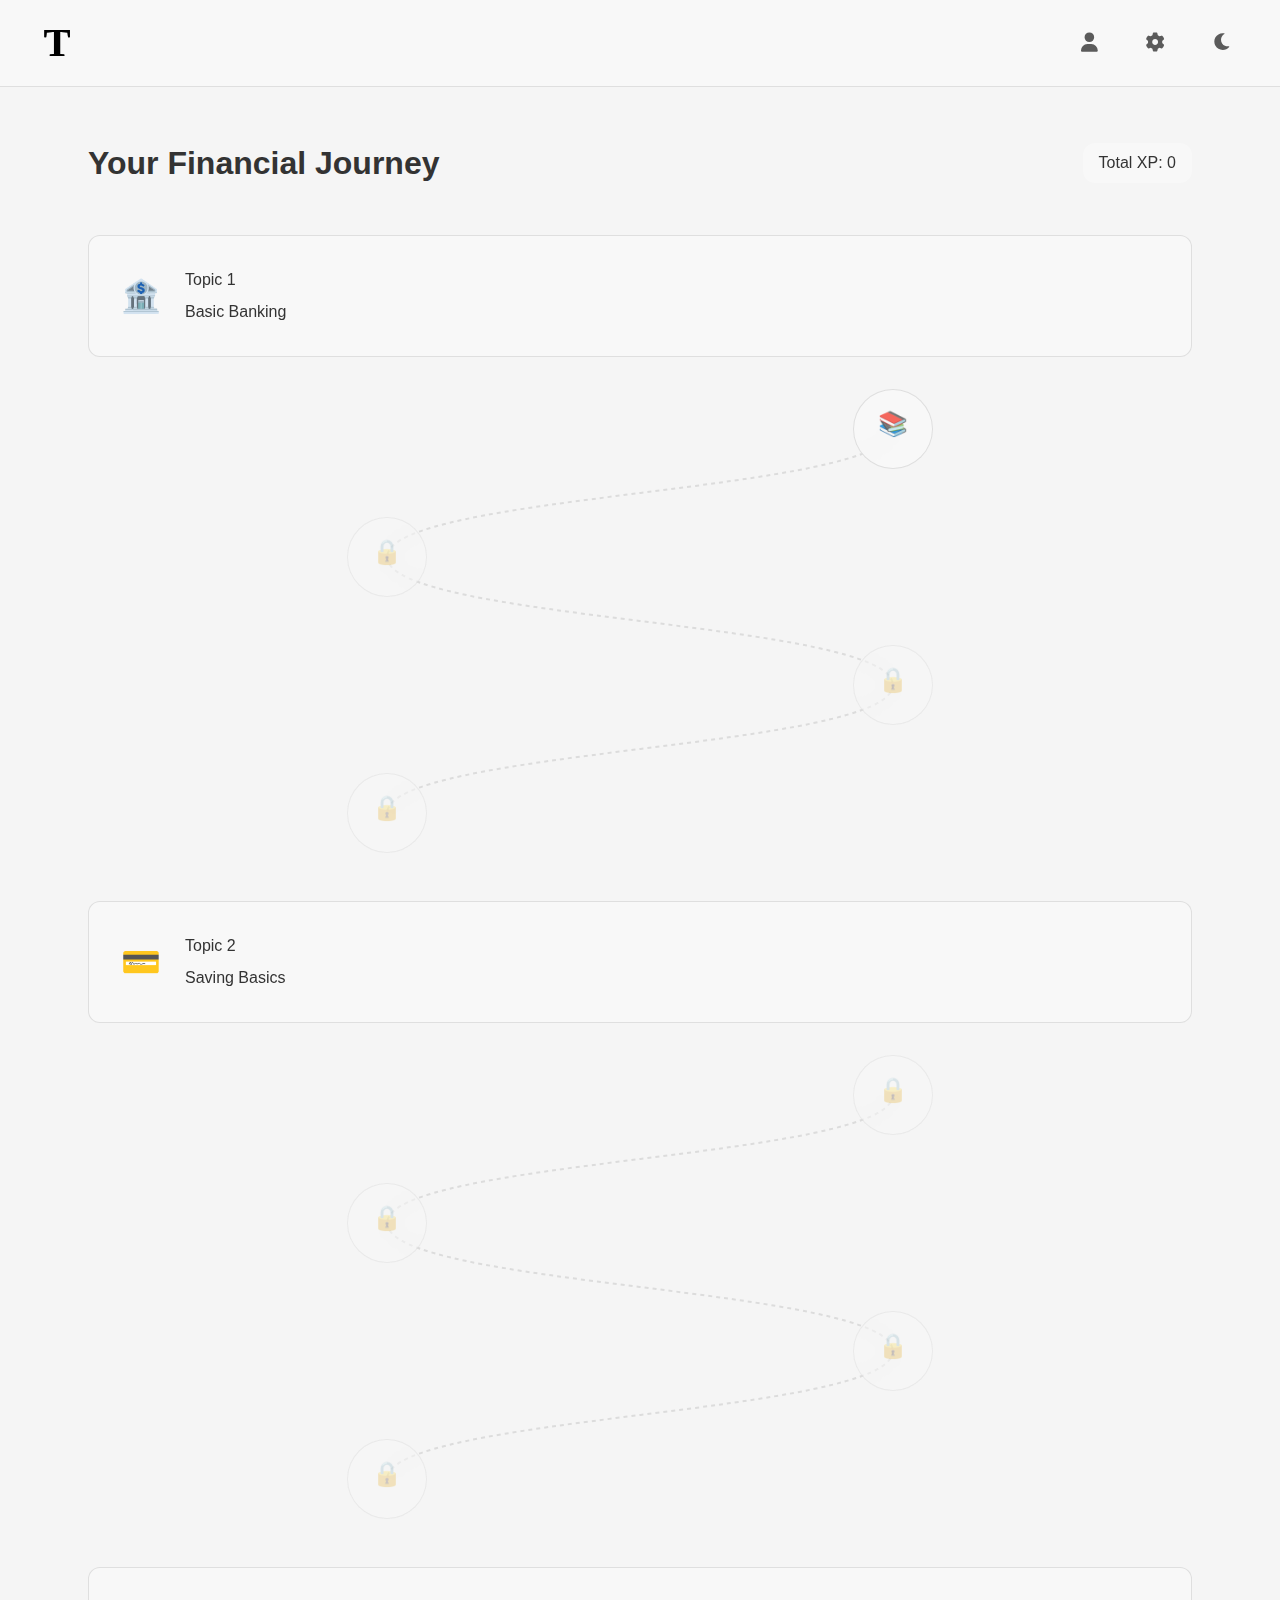
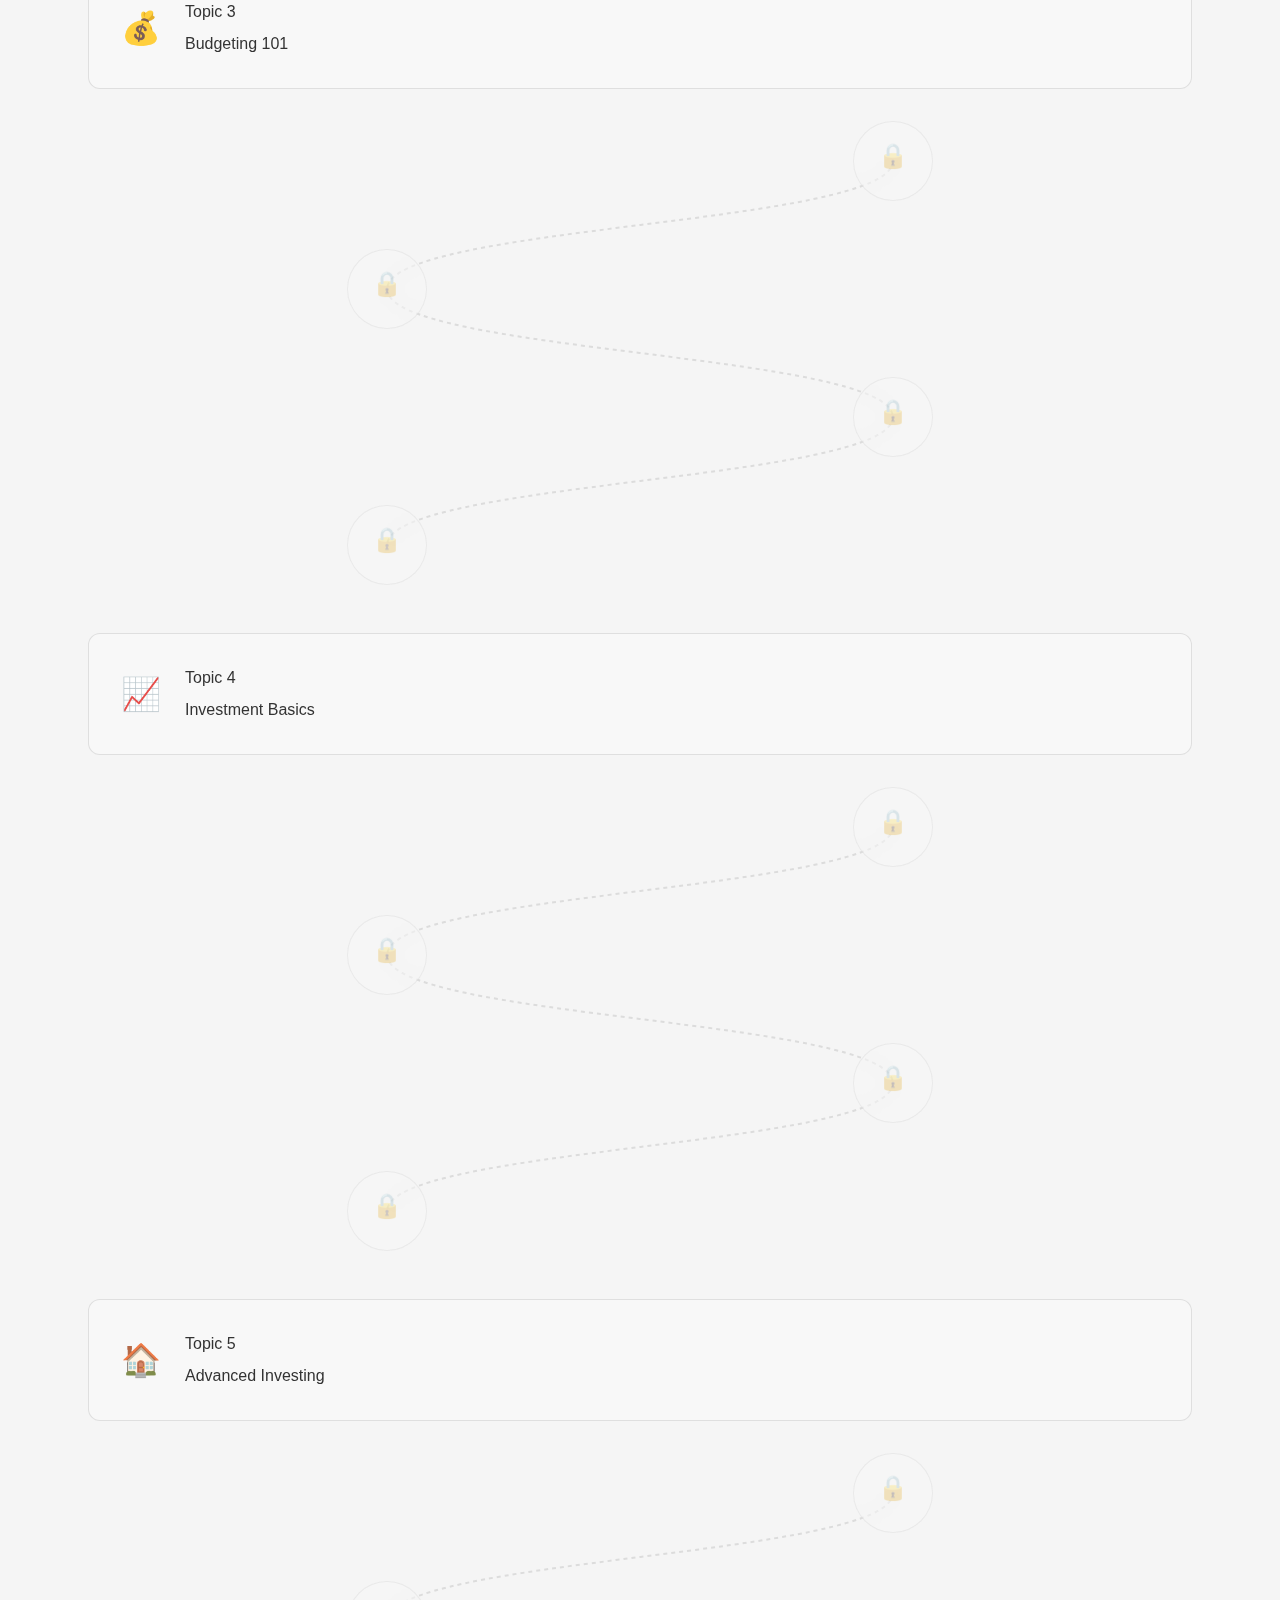
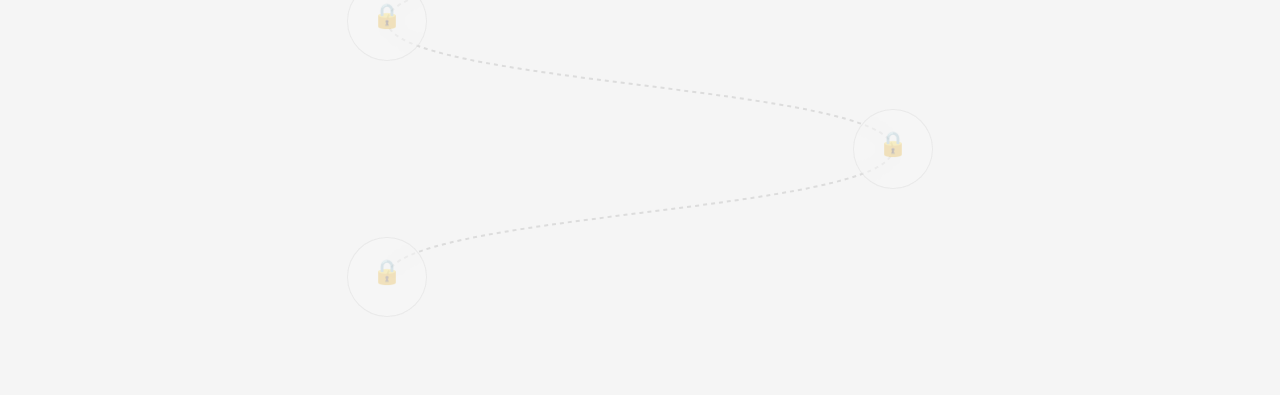
==== levels.html @ 5ccf393e "Initial commit: Financial Literacy Web Application" ====
<!DOCTYPE html>
<html lang="en">
<head>
    <meta charset="UTF-8">
    <meta name="viewport" content="width=device-width, initial-scale=1.0">
    <title>TheMoneyOlympics - Levels</title>
    <link rel="stylesheet" href="css/styles.css">
    <link rel="stylesheet" href="https://cdnjs.cloudflare.com/ajax/libs/font-awesome/6.0.0/css/all.min.css">
    <style>
        :root {
            /* Light theme variables (default) */
            --bg-color: #f5f5f5;
            --header-bg: rgba(255, 255, 255, 0.3);
            --card-bg: rgba(255, 255, 255, 0.3);
            --text-color: #333333;
            --accent-color: #D4AF37;
            --border-radius: 12px;
            --border-color: rgba(0, 0, 0, 0.1);
            --overlay-bg: rgba(0, 0, 0, 0.5);
        }

        :root[data-theme="dark"] {
            /* Dark theme variables */
            --bg-color: #000000;
            --header-bg: rgba(64, 64, 64, 0.3);
            --card-bg: rgba(64, 64, 64, 0.3);
            --text-color: #ffffff;
            --accent-color: #D4AF37;
            --border-color: rgba(255, 255, 255, 0.1);
            --overlay-bg: rgba(0, 0, 0, 0.7);
        }

        body {
            background: var(--bg-color);
            color: var(--text-color);
            margin: 0;
            padding: 0;
            min-height: 100vh;
            font-family: 'Inter', -apple-system, BlinkMacSystemFont, sans-serif;
            line-height: 1.5;
            transition: all 0.3s ease;
        }

        .header {
            display: flex;
            justify-content: space-between;
            align-items: center;
            padding: 1rem 2rem;
            background: var(--header-bg);
            backdrop-filter: blur(10px);
            -webkit-backdrop-filter: blur(10px);
            border-bottom: 1px solid var(--border-color);
        }

        .logo {
            font-size: 2.5rem;
            font-weight: bold;
            width: 50px;
            height: 50px;
            display: flex;
            align-items: center;
            justify-content: center;
            position: relative;
            font-family: 'Times New Roman', serif;
            background: transparent;
            filter: brightness(0);
            transition: filter 0.3s ease;
        }

        .logo::before {
            content: 'T';
            position: absolute;
            font-family: 'Times New Roman', serif;
        }

        :root[data-theme="dark"] .logo {
            filter: brightness(1);
            color: #fff;
        }

        :root[data-theme="light"] .logo {
            filter: brightness(0);
            color: #000;
        }

        .header-controls {
            display: flex;
            gap: 1rem;
            align-items: center;
        }

        .header-controls button {
            background: none;
            border: none;
            color: var(--text-color);
            cursor: pointer;
            padding: 0.5rem;
            font-size: 1.2rem;
            opacity: 0.8;
            transition: opacity 0.2s ease;
        }

        .header-controls button:hover {
            opacity: 1;
        }

        .main-content {
            padding: 2rem;
            max-width: 1200px;
            margin: 0 auto;
        }

        .journey-header {
            display: flex;
            justify-content: space-between;
            align-items: center;
            margin-bottom: 3rem;
            padding: 0 1rem;
        }

        .journey-title {
            font-size: 2rem;
            font-weight: bold;
            margin: 0;
            color: var(--text-color);
        }

        .xp-counter {
            background: var(--card-bg);
            padding: 0.5rem 1rem;
            border-radius: var(--border-radius);
            font-weight: 500;
            color: var(--text-color);
            backdrop-filter: blur(10px);
            -webkit-backdrop-filter: blur(10px);
        }

        .topics-container {
            display: flex;
            flex-direction: column;
            gap: 3rem;
            padding: 0 1rem;
        }

        .topic-container {
            display: flex;
            flex-direction: column;
            gap: 2rem;
        }

        .topic-header {
            background: var(--card-bg);
            border-radius: var(--border-radius);
            padding: 2rem;
            backdrop-filter: blur(10px);
            -webkit-backdrop-filter: blur(10px);
            border: 1px solid var(--border-color);
        }

        .topic-header .level-content {
            display: flex;
            flex-direction: row;
            align-items: center;
            gap: 1.5rem;
        }

        .topic-header .topic-icon {
            font-size: 2rem;
            opacity: 0.9;
        }

        .topic-header .topic-text {
            display: flex;
            flex-direction: column;
            gap: 0.5rem;
        }

        .sub-levels-container {
            display: flex;
            flex-direction: column;
            gap: 3rem;
            position: relative;
            padding: 0 4rem;
        }

        .sub-level-card {
            width: 80px;
            height: 80px;
            background: var(--card-bg);
            border-radius: 50%;
            display: flex;
            align-items: center;
            justify-content: center;
            position: relative;
            cursor: pointer;
            transition: all 0.3s ease;
            border: 1px solid var(--border-color);
            backdrop-filter: blur(10px);
            -webkit-backdrop-filter: blur(10px);
            z-index: 2;
        }

        .sub-level-card:nth-child(odd) {
            align-self: flex-start;
            margin-left: 20%;
        }

        .sub-level-card:nth-child(even) {
            align-self: flex-end;
            margin-right: 20%;
        }

        .sub-level-card .level-icon {
            font-size: 1.5rem;
            color: var(--text-color);
            opacity: 0.8;
            transition: opacity 0.2s ease;
        }

        .sub-level-card:hover .level-icon {
            opacity: 1;
        }

        .sub-level-card.completed {
            background: #58cc02;
            border-color: #4CAF50;
        }

        .sub-level-card.completed .level-icon {
            color: white;
            opacity: 1;
        }

        .sub-level-card.locked {
            background: var(--card-bg);
            opacity: 0.5;
        }

        .sub-level-card.locked .level-icon {
            opacity: 0.5;
        }

        .connecting-line {
            position: absolute;
            top: 0;
            left: 0;
            width: 100%;
            height: 100%;
            pointer-events: none;
            z-index: 1;
        }

        .connecting-line path {
            stroke: var(--border-color);
            stroke-width: 2;
            fill: none;
            stroke-dasharray: 4 4;
        }

        .connecting-line path.completed {
            stroke: #58cc02;
            stroke-dasharray: none;
        }

        .level-tooltip {
            position: absolute;
            background: var(--card-bg);
            padding: 1rem;
            border-radius: var(--border-radius);
            border: 1px solid var(--border-color);
            backdrop-filter: blur(10px);
            -webkit-backdrop-filter: blur(10px);
            width: 250px;
            opacity: 0;
            visibility: hidden;
            transition: all 0.2s ease;
            z-index: 3;
        }

        .tooltip-title {
            font-weight: bold;
            margin-bottom: 0.5rem;
            color: var(--text-color);
        }

        .tooltip-overview {
            font-size: 0.9rem;
            margin-bottom: 0.5rem;
            color: var(--text-color);
            opacity: 0.8;
        }

        .tooltip-xp {
            font-size: 0.8rem;
            color: var(--accent-color);
            margin-bottom: 0.5rem;
        }

        .start-lesson-btn {
            background: var(--accent-color);
            color: white;
            border: none;
            border-radius: 20px;
            padding: 0.5rem 1rem;
            font-size: 0.9rem;
            cursor: pointer;
            width: 100%;
            transition: all 0.2s ease;
        }

        .start-lesson-btn:hover {
            background: #b38f2d;
            transform: translateY(-2px);
        }

        .start-lesson-btn:active {
            transform: translateY(0);
        }

        .sub-level-card:hover .level-tooltip {
            opacity: 1;
            visibility: visible;
        }

        .sub-level-card:nth-child(odd) .level-tooltip {
            left: 100px;
            top: 50%;
            transform: translateY(-50%);
        }

        .sub-level-card:nth-child(even) .level-tooltip {
            right: 100px;
            top: 50%;
            transform: translateY(-50%);
        }

        .topic-card {
            background: none !important;
            border: none !important;
            box-shadow: none !important;
            width: 100%;
            max-width: none;
            margin: 0;
            cursor: default;
            z-index: 3;
            position: relative;
            padding: 0;
            display: flex;
            align-items: center;
        }

        .level-card {
            background: none;
            border: none;
            border-radius: 0;
            width: 280px;
            height: auto;
            padding: 20px;
            display: flex;
            align-items: center;
            gap: 15px;
            position: relative;
            cursor: pointer;
            z-index: 2;
            transition: transform 0.3s ease;
            box-shadow: none;
            margin: 0;
            color: var(--card-text-color);
        }

        .level-card::before {
            display: none;
        }

        /* Position cards on alternating sides */
        .level-card:nth-child(odd) {
            align-self: flex-start;
            margin-left: 50px;
        }

        .level-card:nth-child(even) {
            align-self: flex-end;
            margin-right: 50px;
        }

        .modal {
            display: none;
            position: fixed;
            top: 0;
            left: 0;
            width: 100%;
            height: 100%;
            background: var(--overlay-bg);
            z-index: 100;
            backdrop-filter: blur(5px);
            -webkit-backdrop-filter: blur(5px);
        }

        .modal-content {
            position: relative;
            background: var(--card-bg);
            margin: 15vh auto;
            padding: 2rem;
            width: 90%;
            max-width: 400px;
            border-radius: var(--border-radius);
            border: 1px solid var(--border-color);
            backdrop-filter: blur(10px);
            -webkit-backdrop-filter: blur(10px);
        }

        .modal-header {
            display: flex;
            justify-content: space-between;
            align-items: center;
            margin-bottom: 1.5rem;
        }

        .modal-title {
            font-size: 1.5rem;
            font-weight: bold;
            color: var(--text-color);
        }

        .close-btn {
            background: none;
            border: none;
            color: var(--text-color);
            font-size: 1.5rem;
            cursor: pointer;
            opacity: 0.8;
            transition: opacity 0.2s ease;
        }

        .close-btn:hover {
            opacity: 1;
        }

        .user-info {
            display: flex;
            flex-direction: column;
            gap: 1rem;
        }

        .user-stat {
            display: flex;
            justify-content: space-between;
            align-items: center;
            padding: 1rem;
            background: var(--card-bg);
            border-radius: var(--border-radius);
            border: 1px solid var(--border-color);
        }

        .settings-option {
            display: flex;
            justify-content: space-between;
            align-items: center;
            padding: 1rem 0;
            border-bottom: 1px solid var(--border-color);
        }

        .settings-option:last-child {
            border-bottom: none;
        }

        .settings-option select,
        .settings-option input[type="checkbox"] {
            background: var(--card-bg);
            border: 1px solid var(--border-color);
            color: var(--text-color);
            padding: 0.5rem;
            border-radius: var(--border-radius);
        }

        .settings-option select {
            min-width: 120px;
        }

        .toggle-switch {
            position: relative;
            display: inline-block;
            width: 50px;
            height: 24px;
        }

        .toggle-switch input {
            opacity: 0;
            width: 0;
            height: 0;
        }

        .toggle-slider {
            position: absolute;
            cursor: pointer;
            top: 0;
            left: 0;
            right: 0;
            bottom: 0;
            background-color: var(--card-bg);
            transition: .4s;
            border-radius: 24px;
        }

        .toggle-slider:before {
            position: absolute;
            content: "";
            height: 16px;
            width: 16px;
            left: 4px;
            bottom: 4px;
            background-color: white;
            transition: .4s;
            border-radius: 50%;
        }

        input:checked + .toggle-slider {
            background-color: var(--accent-color);
        }

        input:checked + .toggle-slider:before {
            transform: translateX(26px);
        }
    </style>
</head>
<body>
    <header class="header">
        <div class="logo">T</div>
        <div class="header-controls">
            <button class="profile-btn" onclick="showAccount()">
                <i class="fas fa-user"></i>
            </button>
            <button class="settings-btn" onclick="showSettings()">
                <i class="fas fa-cog"></i>
            </button>
            <button class="theme-btn" onclick="toggleTheme()">
                <i class="fas fa-moon"></i>
            </button>
        </div>
    </header>

    <main class="main-content">
        <div class="journey-header">
            <h1 class="journey-title">Your Financial Journey</h1>
            <div class="xp-counter">Total XP: <span id="totalXP">506</span></div>
        </div>

        <div class="topics-container" id="topicsContainer">
            <!-- Topics will be dynamically inserted here -->
        </div>
    </main>

    <!-- Account Modal -->
    <div id="accountModal" class="modal">
        <div class="modal-content">
            <div class="modal-header">
                <h2 class="modal-title">Your Account</h2>
                <button class="close-btn" onclick="closeModal('accountModal')">&times;</button>
            </div>
            <div class="modal-body">
                <div class="user-info">
                    <div class="user-stat">
                        <span class="user-stat-label">Total XP:</span>
                        <span id="modalTotalXP">0</span>
                    </div>
                    <div class="user-stat">
                        <span class="user-stat-label">Current Level:</span>
                        <span id="modalCurrentLevel">1.1</span>
                    </div>
                    <div class="user-stat">
                        <span class="user-stat-label">Completed Levels:</span>
                        <span id="modalCompletedLevels">0</span>
                    </div>
                    <div class="user-stat">
                        <span class="user-stat-label">Next Level:</span>
                        <span id="modalNextLevel">50 XP needed</span>
                    </div>
                </div>
            </div>
        </div>
    </div>

    <!-- Settings Modal -->
    <div id="settingsModal" class="modal">
        <div class="modal-content">
            <div class="modal-header">
                <h2 class="modal-title">Settings</h2>
                <button class="close-btn" onclick="closeModal('settingsModal')">&times;</button>
            </div>
            <div class="modal-body">
                <div class="settings-option">
                    <span>Dark Mode</span>
                    <label class="toggle-switch">
                        <input type="checkbox" id="theme-toggle">
                        <span class="toggle-slider"></span>
                    </label>
                </div>
                <div class="settings-option">
                    <span>Sound Effects</span>
                    <input type="checkbox" id="soundToggle" checked>
                </div>
                <div class="settings-option">
                    <span>Background Music</span>
                    <input type="checkbox" id="musicToggle" checked>
                </div>
                <div class="settings-option">
                    <span>Language</span>
                    <select id="languageSelect">
                        <option value="en">English</option>
                        <option value="es">Español</option>
                        <option value="fr">Français</option>
                    </select>
                </div>
            </div>
        </div>
    </div>

    <!-- Load scripts at the end of body -->
    <script src="js/topics.js"></script>
    <script src="js/dailyStreakService.js"></script>
    <script>
        // Wait for both DOM and topics.js to be loaded
        window.addEventListener('load', function() {
            if (typeof window.topicsData === 'undefined') {
                console.error('Topics data not loaded!');
                return;
            }

            // Initialize daily streak service
            if (window.dailyStreakService) {
                window.dailyStreakService.initializeDailyStreak();
            }

            // Add function to check if a topic's exam is completed
            function isTopicExamCompleted(topicId) {
                const completedExams = JSON.parse(localStorage.getItem('completedExams') || '[]');
                return completedExams.includes(topicId);
            }

            // Add function to check if a topic is locked
            function isTopicLocked(topicId, totalXP) {
                if (topicId === 1) return false; // First topic is always unlocked
                
                const previousTopic = window.topicsData[topicId - 2];
                if (!previousTopic) return false;
                
                const previousExam = previousTopic.subLevels.find(sub => sub.isExam);
                if (!previousExam) return false;
                
                return !isTopicExamCompleted(topicId - 1);
            }

            // Add function to check if a level has been completed
            function isLevelCompleted(topicId, subLevelId) {
                const completedLevels = JSON.parse(localStorage.getItem('completedLevels') || '[]');
                return completedLevels.some(level => level.topicId === topicId && level.subLevelId === subLevelId);
            }

            // Theme toggle functionality
            const themeToggle = document.getElementById('theme-toggle');
            const themeBtn = document.querySelector('.theme-btn');
            const themeIcon = themeBtn.querySelector('i');
            const root = document.documentElement;

            // Function to update theme
            function updateTheme(isDark) {
                const theme = isDark ? 'dark' : 'light';
                root.setAttribute('data-theme', theme);
                localStorage.setItem('theme', theme);
                
                // Update toggle switch state
                themeToggle.checked = isDark;
                
                // Update theme icon
                themeIcon.className = isDark ? 'fas fa-sun' : 'fas fa-moon';

                // Update all theme-dependent elements
                document.querySelectorAll('.app-container, .top-bar, #question-container, .option-btn, #settings-panel, .modal-content, .topic-card, .sublevel-btn').forEach(element => {
                    element.style.transition = 'all 0.3s ease';
                });
            }

            // Initialize theme
            function initializeTheme() {
                const savedTheme = localStorage.getItem('theme') || 'light';
                updateTheme(savedTheme === 'dark');
            }

            // Initialize theme
            initializeTheme();

            // Theme toggle event listeners
            themeToggle.addEventListener('change', (e) => {
                updateTheme(e.target.checked);
            });

            // Add click handler for theme button
            themeBtn.addEventListener('click', () => {
                const isDark = root.getAttribute('data-theme') === 'dark';
                updateTheme(!isDark);
            });

            // Get XP from localStorage
            function getTotalXP() {
                return parseInt(localStorage.getItem('totalXP')) || 0;
            }

            // Update XP display
            function updateXPDisplay() {
                document.getElementById('totalXP').textContent = getTotalXP();
            }

            // Update the createConnectingLines function to handle progress
            function createConnectingLines(container, cards) {
                const svg = document.createElementNS('http://www.w3.org/2000/svg', 'svg');
                svg.classList.add('connecting-line');
                container.appendChild(svg);

                const totalXP = parseInt(localStorage.getItem('totalXP')) || 0;

                for (let i = 0; i < cards.length - 1; i++) {
                    const path = document.createElementNS('http://www.w3.org/2000/svg', 'path');
                    const start = cards[i].getBoundingClientRect();
                    const end = cards[i + 1].getBoundingClientRect();
                    const containerRect = container.getBoundingClientRect();

                    const startX = (start.left + start.right) / 2 - containerRect.left;
                    const startY = (start.top + start.bottom) / 2 - containerRect.top;
                    const endX = (end.left + end.right) / 2 - containerRect.left;
                    const endY = (end.top + end.bottom) / 2 - containerRect.top;

                    // Create curved path
                    const midY = (startY + endY) / 2;
                    const pathData = `M ${startX} ${startY} 
                                    C ${startX} ${midY},
                                      ${endX} ${midY},
                                      ${endX} ${endY}`;

                    path.setAttribute('d', pathData);

                    // Check if this path should be colored (completed)
                    const currentCard = cards[i];
                    const nextCard = cards[i + 1];
                    if (!currentCard.classList.contains('locked') && !nextCard.classList.contains('locked')) {
                        path.classList.add('completed');
                    }

                    svg.appendChild(path);
                }

                // Set SVG dimensions
                svg.setAttribute('width', '100%');
                svg.setAttribute('height', '100%');
            }

            // Modify the renderTopics function to add connecting lines
            function renderTopics() {
                const topicsContainer = document.getElementById('topicsContainer');
                if (!topicsContainer || !window.topicsData) return;

                topicsContainer.innerHTML = '';
                const totalXP = parseInt(localStorage.getItem('totalXP')) || 0;

                // Define topic emojis
                const topicEmojis = {
                    1: '🏦', // Basic Banking
                    2: '💳', // Credit & Debt
                    3: '💰', // Saving & Budgeting
                    4: '📈', // Investing
                    5: '🏠', // Real Estate
                    6: '📊', // Financial Planning
                    7: '💼', // Career & Income
                    8: '🌐', // Global Economics
                    9: '🎓', // Advanced Finance
                    10: '🚀' // Financial Independence
                };

                window.topicsData.forEach(topic => {
                    const topicContainer = document.createElement('div');
                    topicContainer.className = 'topic-container';

                    // Create topic header
                    const topicHeader = document.createElement('div');
                    topicHeader.className = 'topic-header';
                    topicHeader.innerHTML = `
                        <div class="level-content">
                            <div class="topic-icon">${topicEmojis[topic.id] || '📚'}</div>
                            <div class="topic-text">
                                <div class="topic-number">Topic ${topic.id}</div>
                                <div class="topic-title">${topic.title}</div>
                            </div>
                        </div>
                    `;

                    // Create sub-levels container
                    const subLevelsContainer = document.createElement('div');
                    subLevelsContainer.className = 'sub-levels-container';

                    // Create SVG for connecting lines
                    const svg = document.createElementNS('http://www.w3.org/2000/svg', 'svg');
                    svg.classList.add('connecting-line');
                    subLevelsContainer.appendChild(svg);

                    const subLevelCards = [];
                    topic.subLevels.forEach(subLevel => {
                        const subLevelCard = document.createElement('div');
                        const isLocked = totalXP < subLevel.xpRequired || isTopicLocked(topic.id, totalXP);
                        const isCompleted = isLevelCompleted(topic.id, subLevel.id);

                        subLevelCard.className = `sub-level-card ${isLocked ? 'locked' : ''} ${isCompleted ? 'completed' : ''} ${subLevel.isExam ? 'exam-card' : ''}`;

                        let tooltipContent = `
                            <div class="level-tooltip">
                                <div class="tooltip-title">${subLevel.title}</div>
                                <div class="tooltip-overview">${subLevel.overview || 'Learn about this topic'}</div>
                                <div class="tooltip-xp">XP Reward: ${subLevel.xpReward || 50}</div>
                                <button class="start-lesson-btn" style="display: none;">Start Lesson</button>
                        `;

                        if (isLocked) {
                            if (isTopicLocked(topic.id, totalXP)) {
                                tooltipContent += `<div class="tooltip-xp">Complete previous topic's exam first</div>`;
                            } else {
                                tooltipContent += `<div class="tooltip-xp">XP Required: ${subLevel.xpRequired}</div>`;
                            }
                        }

                        tooltipContent += `</div>`;

                        subLevelCard.innerHTML = `
                            <div class="level-icon">${isLocked ? '🔒' : subLevel.isExam ? '📝' : '📚'}</div>
                            ${tooltipContent}
                        `;

                        if (!isLocked) {
                            const tooltip = subLevelCard.querySelector('.level-tooltip');
                            const startButton = tooltip.querySelector('.start-lesson-btn');
                            
                            // Show start button on hover
                            subLevelCard.addEventListener('mouseenter', () => {
                                startButton.style.display = 'block';
                            });
                            
                            // Hide start button when leaving
                            subLevelCard.addEventListener('mouseleave', () => {
                                startButton.style.display = 'none';
                            });

                            // Handle start button click
                            startButton.addEventListener('click', (e) => {
                                e.stopPropagation();
                                localStorage.setItem('currentLevel', JSON.stringify({
                                    topicId: topic.id,
                                    subLevelId: subLevel.id,
                                    title: subLevel.title,
                                    isExam: subLevel.isExam
                                }));

                                window.location.href = subLevel.isExam ? 
                                    'exam.html' : 
                                    `index.html?topic=${topic.id}&sublevel=${subLevel.id}`;
                            });
                        }

                        subLevelsContainer.appendChild(subLevelCard);
                        subLevelCards.push(subLevelCard);
                    });

                    // Create connecting lines
                    requestAnimationFrame(() => {
                        createConnectingLines(subLevelsContainer, subLevelCards);
                    });

                    topicContainer.appendChild(topicHeader);
                    topicContainer.appendChild(subLevelsContainer);
                    topicsContainer.appendChild(topicContainer);
                });
            }

            // Initialize everything
            updateXPDisplay();
            renderTopics();

            // Modal functions
            window.showAccount = function() {
                const modal = document.getElementById('accountModal');
                const totalXP = getTotalXP();
                
                document.getElementById('modalTotalXP').textContent = totalXP;
                
                let currentLevel = 1;
                let nextLevelXP = window.topicsData[0].subLevels[0].xpRequired;
                let completedLevels = 0;
                
                for (const topic of window.topicsData) {
                    for (const subLevel of topic.subLevels) {
                        if (totalXP >= subLevel.xpRequired) {
                            currentLevel = `${topic.id}.${subLevel.id}`;
                            completedLevels++;
                            if (subLevel !== topic.subLevels[topic.subLevels.length - 1]) {
                                nextLevelXP = topic.subLevels[topic.subLevels.indexOf(subLevel) + 1].xpRequired;
                            }
                        }
                    }
                }
                
                document.getElementById('modalCurrentLevel').textContent = currentLevel;
                document.getElementById('modalCompletedLevels').textContent = completedLevels;
                document.getElementById('modalNextLevel').textContent = 
                    nextLevelXP > totalXP ? 
                    `${nextLevelXP - totalXP} XP needed` : 
                    'Max Level Reached!';
                
                modal.style.display = 'block';
            };

            window.showSettings = function() {
                const modal = document.getElementById('settingsModal');
                modal.style.display = 'block';

                // Initialize settings from localStorage
                document.getElementById('soundToggle').checked = 
                    localStorage.getItem('soundEffects') !== 'false';
                document.getElementById('musicToggle').checked = 
                    localStorage.getItem('backgroundMusic') !== 'false';
                document.getElementById('languageSelect').value = 
                    localStorage.getItem('language') || 'en';
            };

            window.closeModal = function(modalId) {
                document.getElementById(modalId).style.display = 'none';
            };

            // Save settings when changed
            document.getElementById('soundToggle').addEventListener('change', function(e) {
                localStorage.setItem('soundEffects', e.target.checked);
            });

            document.getElementById('musicToggle').addEventListener('change', function(e) {
                localStorage.setItem('backgroundMusic', e.target.checked);
            });

            document.getElementById('languageSelect').addEventListener('change', function(e) {
                localStorage.setItem('language', e.target.value);
            });

            // Close modals when clicking outside
            window.onclick = function(event) {
                if (event.target.classList.contains('modal')) {
                    event.target.style.display = 'none';
                }
            };
        });
    </script>
</body>
</html>
---- css/styles.css ----
/* Global Styles */
* {
    margin: 0;
    padding: 0;
    box-sizing: border-box;
    font-family: 'Segoe UI', Tahoma, Geneva, Verdana, sans-serif;
    transition: background-color 0.3s, color 0.3s, border-color 0.3s, box-shadow 0.3s;
}

body {
    background: var(--bg-color);
    color: var(--text-color);
    margin: 0;
    padding: 0;
    min-height: 100vh;
    font-family: Arial, sans-serif;
    transition: background-color 0.3s, color 0.3s;
    position: relative;
    overflow-y: auto; /* Allow vertical scrolling */
}

/* Dynamic Gradient Background - Theme optimized */
.app-container {
    background: var(--app-bg);
    border-radius: 20px;
    padding: 20px;
    width: 90%;
    max-width: 600px;
    box-shadow: 0 8px 32px rgba(0, 0, 0, 0.3),
               0 0 30px var(--glow-color);
    position: relative;
    transition: background-color 0.3s, box-shadow 0.3s;
    margin: 20px auto; /* Add margin for spacing */
    min-height: calc(100vh - 40px); /* Ensure minimum height */
}

@keyframes gradientBG {
    0% {
        background-position: 0% 50%;
    }
    50% {
        background-position: 100% 50%;
    }
    100% {
        background-position: 0% 50%;
    }
}

/* Header Styles - Money-related color scheme */
header {
    display: flex;
    justify-content: space-between;
    align-items: center;
    padding: 15px 0;
    border-bottom: 1px solid rgba(212, 175, 55, 0.4);
    margin-bottom: 20px;
    position: sticky;
    top: 0;
    background: inherit;
    z-index: 10;
}

.streak-container {
    display: flex;
    align-items: center;
    gap: 5px;
    font-weight: 600;
}

.streak-container i {
    color: #D4AF37; /* Gold color for the streak icon */
    font-size: 1.2rem;
}

.progress-container {
    display: flex;
    flex-direction: column;
    align-items: center;
    gap: 5px;
}

.progress-bar {
    width: 150px;
    height: 10px;
    background: rgba(192, 192, 192, 0.3); /* Silver with opacity */
    border-radius: 5px;
    overflow: hidden;
}

#progress-fill {
    height: 100%;
    width: 0%;
    background: #008000; /* Green */
    border-radius: 5px;
    transition: width 0.5s ease;
}

/* Main Content Styles */
main {
    flex: 1;
    display: flex;
    flex-direction: column;
    justify-content: flex-start;
    position: relative;
    min-height: 400px; /* Ensure enough space for content */
    padding: 20px 0;
}

/* Question wrapper for positioning */
.question-wrapper {
    position: relative;
    display: flex;
    gap: 10px;
    margin-bottom: 20px;
}

#question-container {
    flex: 1;
    background: var(--question-bg);
    backdrop-filter: blur(10px);
    border-radius: 15px;
    padding: clamp(15px, 3vw, 20px);
    text-align: center;
    box-shadow: 0 5px 15px rgba(0, 0, 0, 0.2);
    border: 1px solid var(--border-color);
    display: flex;
    flex-direction: column;
    gap: clamp(15px, 2vw, 20px);
}

#question-text {
    font-size: clamp(1.1rem, 3vw, 1.4rem);
    color: var(--text-color);
    line-height: 1.5;
    margin-bottom: clamp(15px, 2vw, 20px);
    text-shadow: 0 1px 2px rgba(0, 0, 0, 0.2);
}

#options-container {
    display: grid;
    grid-template-columns: 1fr;
    gap: 15px;
    width: 100%;
}

.option-btn {
    background: var(--question-bg);
    border: 1px solid var(--border-color);
    border-radius: 10px;
    padding: clamp(12px, 2vw, 15px);
    color: var(--text-color);
    font-size: clamp(0.9rem, 2.5vw, 1rem);
    cursor: pointer;
    transition: all 0.3s ease;
    min-height: clamp(50px, 8vh, 60px);
    display: flex;
    align-items: center;
    justify-content: center;
    text-align: center;
    word-wrap: break-word;
    width: 100%;
    text-shadow: 0 1px 2px rgba(0, 0, 0, 0.2);
}

.option-btn:hover {
    background: rgba(212, 175, 55, 0.2);
    border-color: #D4AF37;
    transform: translateY(-2px);
    box-shadow: 0 4px 8px rgba(0, 0, 0, 0.2);
}

.option-btn.correct {
    background: #008000; /* Green */
    animation: correctAnimation 0.5s;
    border-color: #D4AF37; /* Gold */
}

.option-btn.incorrect {
    background: #800000; /* Dark red */
    animation: incorrectAnimation 0.5s;
    border-color: rgba(192, 192, 192, 0.5); /* Silver */
}

/* Blur effect for inactive elements */
.blur-inactive .option-btn:not(.selected) {
    filter: blur(3px);
    opacity: 0.5;
    pointer-events: none;
}

/* Animation Keyframes */
@keyframes correctAnimation {
    0% { transform: scale(1); }
    50% { transform: scale(1.05); }
    100% { transform: scale(1); }
}

@keyframes incorrectAnimation {
    0% { transform: translateX(0); }
    25% { transform: translateX(-5px); }
    50% { transform: translateX(5px); }
    75% { transform: translateX(-5px); }
    100% { transform: translateX(0); }
}

@keyframes fadeIn {
    from { opacity: 0; transform: translateY(20px); }
    to { opacity: 1; transform: translateY(0); }
}

@keyframes fadeOut {
    from { opacity: 1; transform: translateY(0); }
    to { opacity: 0; transform: translateY(-20px); }
}

@keyframes slideIn {
    from { transform: translateX(-100%); }
    to { transform: translateX(0); }
}

@keyframes slideOut {
    from { transform: translateX(0); }
    to { transform: translateX(100%); }
}

@keyframes pulse {
    0% { transform: scale(1); }
    50% { transform: scale(1.1); }
    100% { transform: scale(1); }
}

/* Basic button styles */
button {
    background: #008000; /* Green */
    color: white;
    border: 1px solid #D4AF37; /* Gold */
    border-radius: 8px;
    padding: 12px 24px;
    margin: 8px;
    font-weight: 600;
    cursor: pointer;
    transition: all 0.3s ease;
    display: inline-block; /* Ensure proper display */
    will-change: transform, background-color; /* Optimize button animations */
}

button:hover {
    background: #006400; /* Darker green */
    box-shadow: 0 0 10px rgba(212, 175, 55, 0.5); /* Gold glow */
    transform: translateY(-2px);
}

button:active {
    transform: translateY(1px); /* Provide visual feedback when clicked */
}

/* Continue button specific styles for better visibility and accessibility */
#continue-btn {
    position: relative;
    z-index: 50;
    width: auto;
    min-width: min(120px, 30vw);
    padding: clamp(10px, 2vw, 12px) clamp(20px, 4vw, 30px);
    margin: clamp(8px, 2vw, 10px) auto 0;
    font-size: clamp(0.9rem, 2.5vw, 1.1rem);
    font-weight: 600;
    display: inline-block;
    cursor: pointer;
    border: none;
    background-color: #00a86b;
    color: white;
    border-radius: 25px;
    transition: all 0.3s ease;
    opacity: 0;
    transform: translateY(10px);
    box-shadow: 0 4px 12px rgba(0, 168, 107, 0.3);
}

#continue-btn:hover {
    background-color: #00bf7d;
    transform: translateY(-2px);
    box-shadow: 0 6px 16px rgba(0, 168, 107, 0.4);
}

#continue-btn:active {
    transform: translateY(1px);
    box-shadow: 0 2px 8px rgba(0, 168, 107, 0.3);
}

/* Overlay for when feedback is shown */
.overlay {
    position: fixed;
    top: 0;
    left: 0;
    width: 100%;
    height: 100%;
    background: var(--bg-color);
    opacity: 0;
    backdrop-filter: blur(0px);
    z-index: 30;
    transition: all 0.4s cubic-bezier(0.4, 0, 0.2, 1);
    pointer-events: none;
}

.overlay.active {
    opacity: 0.5;
    pointer-events: all;
    backdrop-filter: blur(5px);
}

.overlay.completion-active {
    opacity: 0.7;
    pointer-events: all;
    backdrop-filter: blur(10px);
}

/* Feedback container adjustments for theme support */
#feedback-container {
    position: fixed;
    top: 50%;
    left: 50%;
    transform: translate(-50%, -50%) scale(0.95) translateZ(0);
    width: min(400px, 90vw);
    padding: clamp(20px, 4vw, 30px);
    border-radius: 15px;
    background: var(--app-bg);
    text-align: center;
    z-index: 40;
    border: 2px solid var(--border-color);
    box-shadow: 0 8px 32px rgba(0, 0, 0, 0.2);
    opacity: 0;
    visibility: hidden;
    transition: all 0.5s cubic-bezier(0.4, 0, 0.2, 1);
    perspective: 1000px;
}

#feedback-container.visible {
    opacity: 1;
    visibility: visible;
    transform: translate(-50%, -50%) scale(1) translateZ(0);
    animation: celebrationPop 0.5s cubic-bezier(0.175, 0.885, 0.32, 1.275);
}

#feedback-container.completion-visible {
    opacity: 1;
    visibility: visible;
    transform: translate(-50%, -50%) scale(1) translateZ(50px);
    animation: completionPop 0.6s cubic-bezier(0.175, 0.885, 0.32, 1.275);
    box-shadow: 0 16px 48px rgba(0, 0, 0, 0.3);
}

#feedback-container.hidden {
    display: none;
}

#feedback-text {
    margin-bottom: clamp(15px, 3vw, 25px);
    text-align: center;
}

#feedback-text .feedback-message {
    font-size: clamp(1.2rem, 3vw, 1.6rem);
    color: var(--text-color);
    font-weight: bold;
    margin-bottom: clamp(10px, 2vw, 15px);
    display: block;
    opacity: 0;
    transform: translateY(-10px);
    transition: all 0.4s ease 0.1s;
}

#feedback-text .explanation {
    font-size: clamp(0.9rem, 2.5vw, 1.1rem);
    color: var(--text-color);
    opacity: 0.9;
    line-height: 1.6;
    display: block;
    margin-top: clamp(10px, 2vw, 15px);
    opacity: 0;
    transform: translateY(10px);
    transition: all 0.4s ease 0.2s;
}

#feedback-container.visible #feedback-text .feedback-message,
#feedback-container.visible #feedback-text .explanation {
    opacity: 1;
    transform: translateY(0);
}

#retry-btn.hidden {
    display: none;
}

/* Confetti Canvas */
#confetti-canvas {
    position: absolute;
    top: 0;
    left: 0;
    width: 100%;
    height: 100%;
    pointer-events: none;
    z-index: 100;
}

/* Remove complex transition overlay as it's no longer needed */
.transition-overlay {
    display: none;
}

/* Media Queries */
@media screen and (min-width: 600px) {
    #options-container {
        grid-template-columns: 1fr 1fr;
    }
    
    .option-btn {
        min-height: 80px;
    }
}

@media screen and (max-width: 480px) {
    body {
        padding: 10px;
    }
    
    .app-container {
        border-radius: 15px;
        padding: 10px;
    }
    
    #feedback-container {
        padding: 20px;
    }
    
    #question-container {
        padding: 15px;
    }
    
    .option-btn {
        min-height: 50px;
    }
}

@media screen and (min-width: 481px) and (max-width: 768px) {
    body {
        padding: 15px;
    }
    
    .app-container {
        border-radius: 18px;
        padding: 15px;
    }
}

@media screen and (min-width: 769px) {
    body {
        padding: 20px;
    }
    
    .app-container {
        border-radius: 20px;
        padding: 20px;
    }
}

/* Money Icons Background */
.money-icons-container {
    position: fixed;
    top: 0;
    left: 0;
    width: 100%;
    height: 100%;
    pointer-events: none;
    z-index: -1;
    overflow: hidden;
}

.money-icon {
    position: absolute;
    color: rgba(212, 175, 55, 0.1); /* Gold with low opacity */
    animation: floatIcon 10s linear infinite;
}

@keyframes floatIcon {
    0% {
        transform: translateY(0) rotate(0deg);
        opacity: 0;
    }
    10% {
        opacity: 0.1;
    }
    90% {
        opacity: 0.1;
    }
    100% {
        transform: translateY(-100vh) rotate(360deg);
        opacity: 0;
    }
}

.top-bar {
    display: flex;
    justify-content: space-between;
    align-items: center;
    margin-bottom: 30px;
    gap: 15px;
    padding: 0 10px;
}

.progress-container {
    color: #fff;
    font-size: 16px;
    min-width: 80px;
}

.settings-section p {
    margin: 8px 0;
    color: #fff;
    font-size: 14px;
}

.settings-section p span {
    color: #D4AF37;
    font-weight: 600;
}

@keyframes celebrationPop {
    0% { transform: translate(-50%, -50%) scale(0.95) translateZ(0); }
    50% { transform: translate(-50%, -50%) scale(1.05) translateZ(0); }
    100% { transform: translate(-50%, -50%) scale(1) translateZ(0); }
}

@keyframes completionPop {
    0% { transform: translate(-50%, -50%) scale(0.95) translateZ(0); }
    50% { transform: translate(-50%, -50%) scale(1.1) translateZ(50px); }
    100% { transform: translate(-50%, -50%) scale(1) translateZ(50px); }
}

/* Settings Panel Styles */
#settings-panel {
    background: var(--app-bg);
    color: var(--text-color);
    border: 1px solid var(--border-color);
}

.settings-section h3 {
    color: var(--text-color);
}

.setting-item {
    display: flex;
    justify-content: space-between;
    align-items: center;
    padding: 10px 0;
    color: var(--text-color);
}

/* Toggle Switch Styles */
.toggle-switch {
    position: relative;
    display: inline-block;
    width: 60px;
    height: 34px;
}

.toggle-switch input {
    opacity: 0;
    width: 0;
    height: 0;
}

.toggle-slider {
    position: absolute;
    cursor: pointer;
    top: 0;
    left: 0;
    right: 0;
    bottom: 0;
    background-color: #ccc;
    transition: .4s;
    border-radius: 34px;
}

.toggle-slider:before {
    position: absolute;
    content: "";
    height: 26px;
    width: 26px;
    left: 4px;
    bottom: 4px;
    background-color: white;
    transition: .4s;
    border-radius: 50%;
}

input:checked + .toggle-slider {
    background-color: #D4AF37;
}

input:checked + .toggle-slider:before {
    transform: translateX(26px);
}

/* Streak Progress Bar Styles */
.streak-progress-bar {
    flex: 1;
    height: 12px;
    background: rgba(255, 255, 255, 0.1);
    border-radius: 6px;
    overflow: hidden;
    position: relative;
    margin: 0 15px;
    border: 1px solid rgba(255, 255, 255, 0.1);
}

.streak-fill {
    height: 100%;
    width: 0%;
    background: #008000; /* Green color */
    border-radius: 6px;
    transition: all 0.3s ease;
    box-shadow: 0 0 10px rgba(0, 128, 0, 0.3);
}

.streak-fill.orange {
    background: #FFA500; /* Orange color */
    box-shadow: 0 0 10px rgba(255, 165, 0, 0.3);
}

/* Level classes for width with enhanced visibility */
.streak-fill.level-0 { width: 0%; }
.streak-fill.level-1 { width: 10%; }
.streak-fill.level-2 { width: 20%; }
.streak-fill.level-3 { width: 30%; }
.streak-fill.level-4 { width: 40%; }
.streak-fill.level-5 { width: 50%; }
.streak-fill.level-6 { width: 60%; }
.streak-fill.level-7 { width: 70%; }
.streak-fill.level-8 { width: 80%; }
.streak-fill.level-9 { width: 90%; }
.streak-fill.level-10 { width: 100%; }

/* Color transition for high streaks with enhanced visibility */
.streak-fill.high-streak {
    background: #008000; /* Keep green color */
    box-shadow: 0 0 15px rgba(0, 128, 0, 0.4);
}

.streak-fill.high-streak.active {
    background: #008000; /* Keep green color */
}

#streak-count {
    color: #D4AF37;
    font-weight: 600;
    font-size: 16px;
}

.settings-btn {
    background: none !important;
    border: none !important;
    color: var(--text-color);
    cursor: pointer;
    font-size: 1.2rem;
    padding: 5px;
    transition: transform 0.3s ease;
    box-shadow: none !important;
}

.settings-btn.rotating {
    transform: rotate(180deg);
}

.settings-btn:hover {
    transform: rotate(15deg);
    background: none !important;
    border: none !important;
    box-shadow: none !important;
}

/* Level Container Styles */
.level-container {
    width: 100%;
    max-width: 1200px;
    margin: 40px auto;
    padding: 20px;
    background: var(--app-bg, #1a1a1a);
    border-radius: 15px;
    box-shadow: 0 4px 15px rgba(0, 0, 0, 0.2);
    position: relative;
    z-index: 100;
    filter: none;
    pointer-events: auto;
}

.level-grid {
    display: grid;
    grid-template-columns: repeat(auto-fit, minmax(250px, 1fr));
    gap: 20px;
    padding: 20px;
}

.level-card {
    background: var(--card-bg, #2a2a2a);
    border-radius: 12px;
    padding: 20px;
    text-align: center;
    transition: transform 0.3s ease, box-shadow 0.3s ease;
    cursor: pointer;
    position: relative;
    overflow: hidden;
    box-shadow: 0 2px 10px rgba(0, 0, 0, 0.1);
    pointer-events: auto;
}

.level-card:not(.locked):hover {
    transform: translateY(-5px);
    box-shadow: 0 5px 15px rgba(0, 0, 0, 0.2);
}

.level-card.completed {
    background: rgba(0, 128, 0, 0.1);
    border: 2px solid #008000;
}

.level-card.current {
    background: rgba(212, 175, 55, 0.1);
    border: 2px solid #D4AF37;
    animation: pulse 2s infinite;
}

.level-card.locked {
    background: rgba(128, 128, 128, 0.1);
    border: 2px solid #808080;
    cursor: not-allowed;
    opacity: 0.7;
}

.level-icon {
    font-size: 2.5em;
    margin-bottom: 15px;
}

.level-title {
    font-size: 1.2em;
    font-weight: bold;
    margin-bottom: 10px;
    color: var(--text-color, #ffffff);
}

.level-description {
    font-size: 0.9em;
    color: var(--text-color-secondary, #cccccc);
    margin-bottom: 15px;
}

.level-score {
    font-size: 1.1em;
    color: var(--text-color, #ffffff);
    margin-bottom: 10px;
}

.level-reward {
    font-size: 0.9em;
    color: #D4AF37;
    font-weight: bold;
}

.level-lock {
    position: absolute;
    top: 50%;
    left: 50%;
    transform: translate(-50%, -50%);
    font-size: 2em;
    color: #808080;
    pointer-events: none;
    z-index: 1;
}

/* Remove any blur effects */
.blur-inactive {
    filter: none !important;
}

/* Ensure overlays don't affect level container */
#overlay {
    z-index: 99;
}

/* Animation for current level */
@keyframes pulse {
    0% { transform: scale(1); }
    50% { transform: scale(1.02); }
    100% { transform: scale(1); }
}

/* Learning Path Styles */
.learning-path-container {
    width: 100%;
    height: 600px;
    position: relative;
    margin: 40px auto;
    padding: 20px;
    background: rgba(0, 0, 0, 0.2);
    border-radius: 15px;
    overflow: hidden;
    display: none; /* Initially hidden */
    max-width: 1200px;
    box-sizing: border-box;
}

.learning-path {
    width: 100%;
    height: 100%;
    position: relative;
    display: flex;
    align-items: center;
    justify-content: center;
}

.path-line {
    position: absolute;
    top: 0;
    left: 0;
    width: 100%;
    height: 100%;
    z-index: 1;
}

.level-node {
    position: absolute;
    transform: translate(-50%, -50%);
    width: 120px;
    height: 120px;
    background: var(--app-bg, #1a1a1a);
    border: 2px solid #D4AF37;
    border-radius: 50%;
    display: flex;
    flex-direction: column;
    align-items: center;
    justify-content: center;
    cursor: pointer;
    transition: all 0.3s ease;
    z-index: 2;
    box-shadow: 0 4px 15px rgba(0, 0, 0, 0.2);
}

.level-node:hover {
    transform: translate(-50%, -50%) scale(1.1);
    box-shadow: 0 6px 20px rgba(212, 175, 55, 0.3);
}

.level-node.completed {
    background: rgba(0, 128, 0, 0.2);
    border-color: #008000;
}

.level-node.current {
    background: rgba(212, 175, 55, 0.2);
    border-color: #D4AF37;
    animation: pulse 2s infinite;
}

.level-node.locked {
    opacity: 0.7;
    cursor: not-allowed;
    background: rgba(128, 128, 128, 0.2);
    border-color: #808080;
}

.level-icon {
    font-size: 2.5em;
    margin-bottom: 10px;
}

.level-title {
    font-size: 0.9em;
    text-align: center;
    color: var(--text-color, #ffffff);
    font-weight: bold;
    padding: 0 10px;
    margin-top: 5px;
}

.level-lock {
    position: absolute;
    top: 50%;
    left: 50%;
    transform: translate(-50%, -50%);
    font-size: 2em;
    color: #808080;
    pointer-events: none;
}

/* Animation for current level */
@keyframes pulse {
    0% { transform: translate(-50%, -50%) scale(1); }
    50% { transform: translate(-50%, -50%) scale(1.05); }
    100% { transform: translate(-50%, -50%) scale(1); }
}
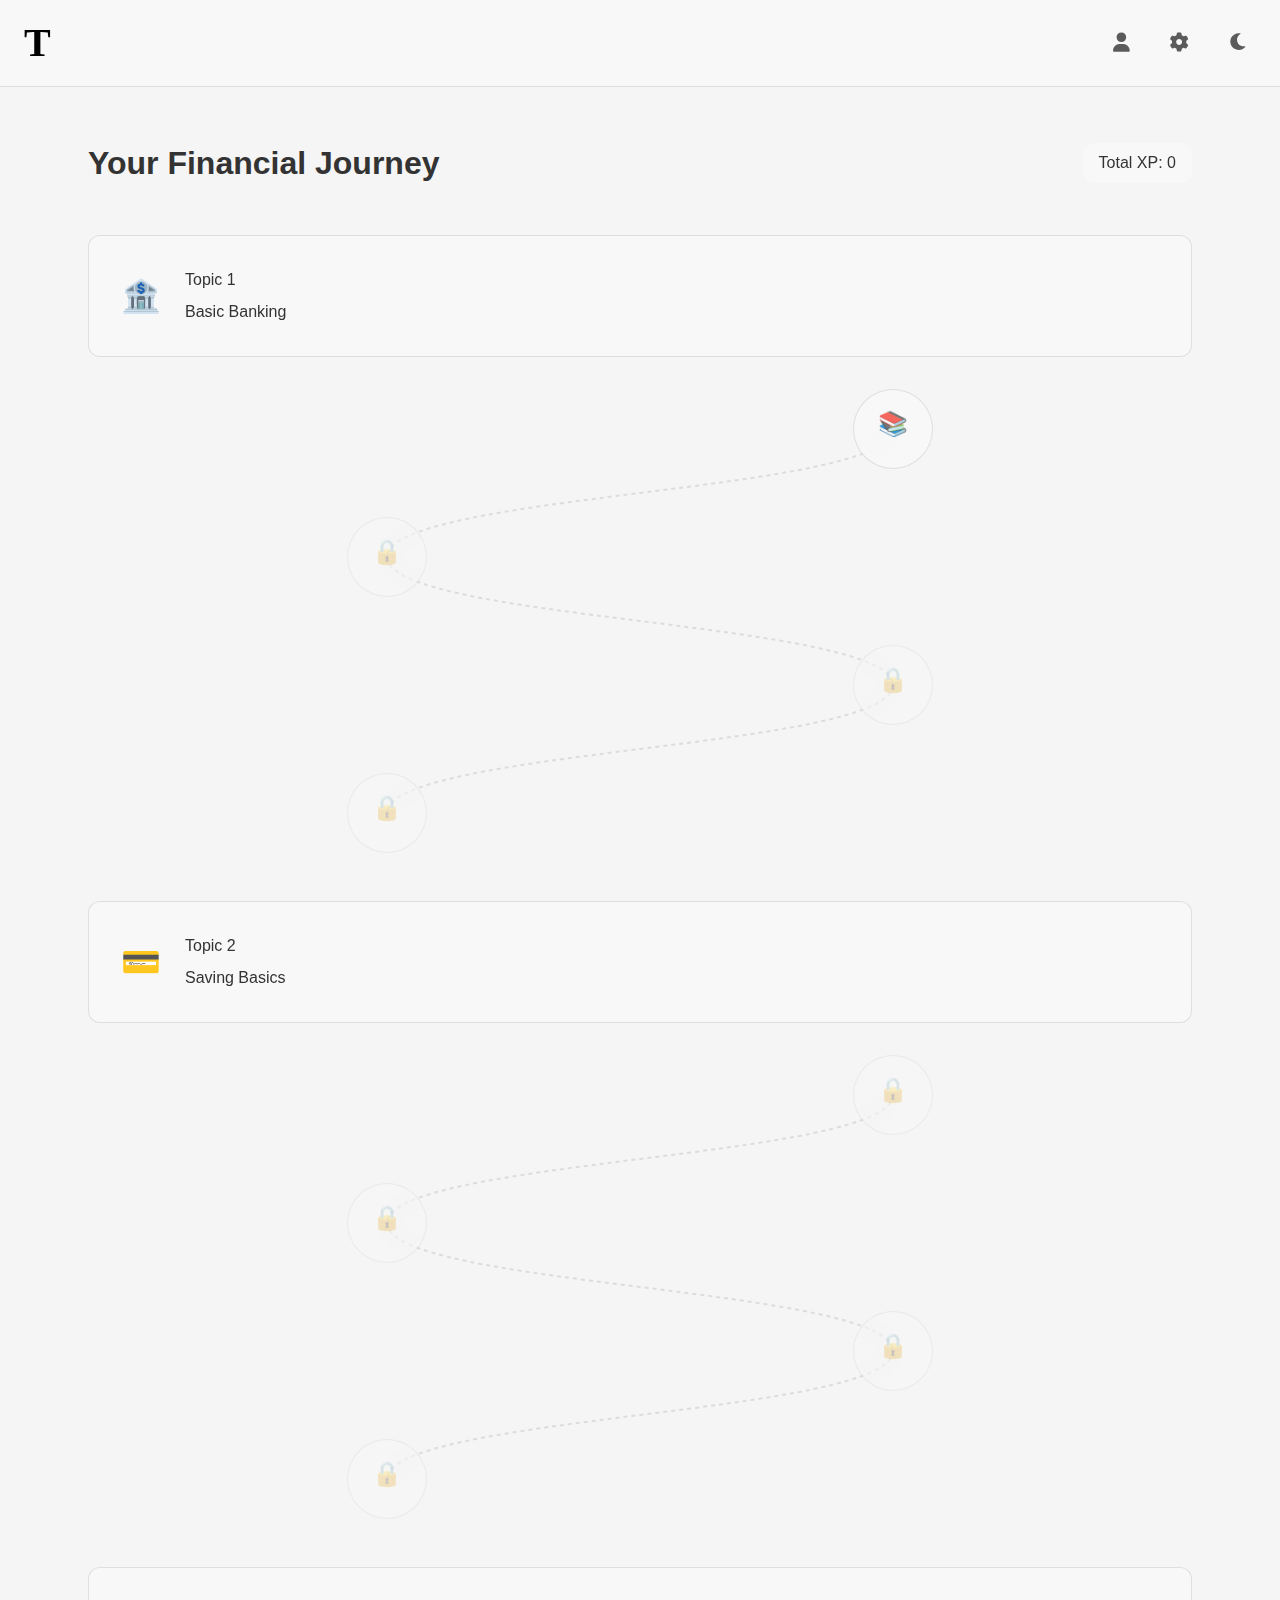
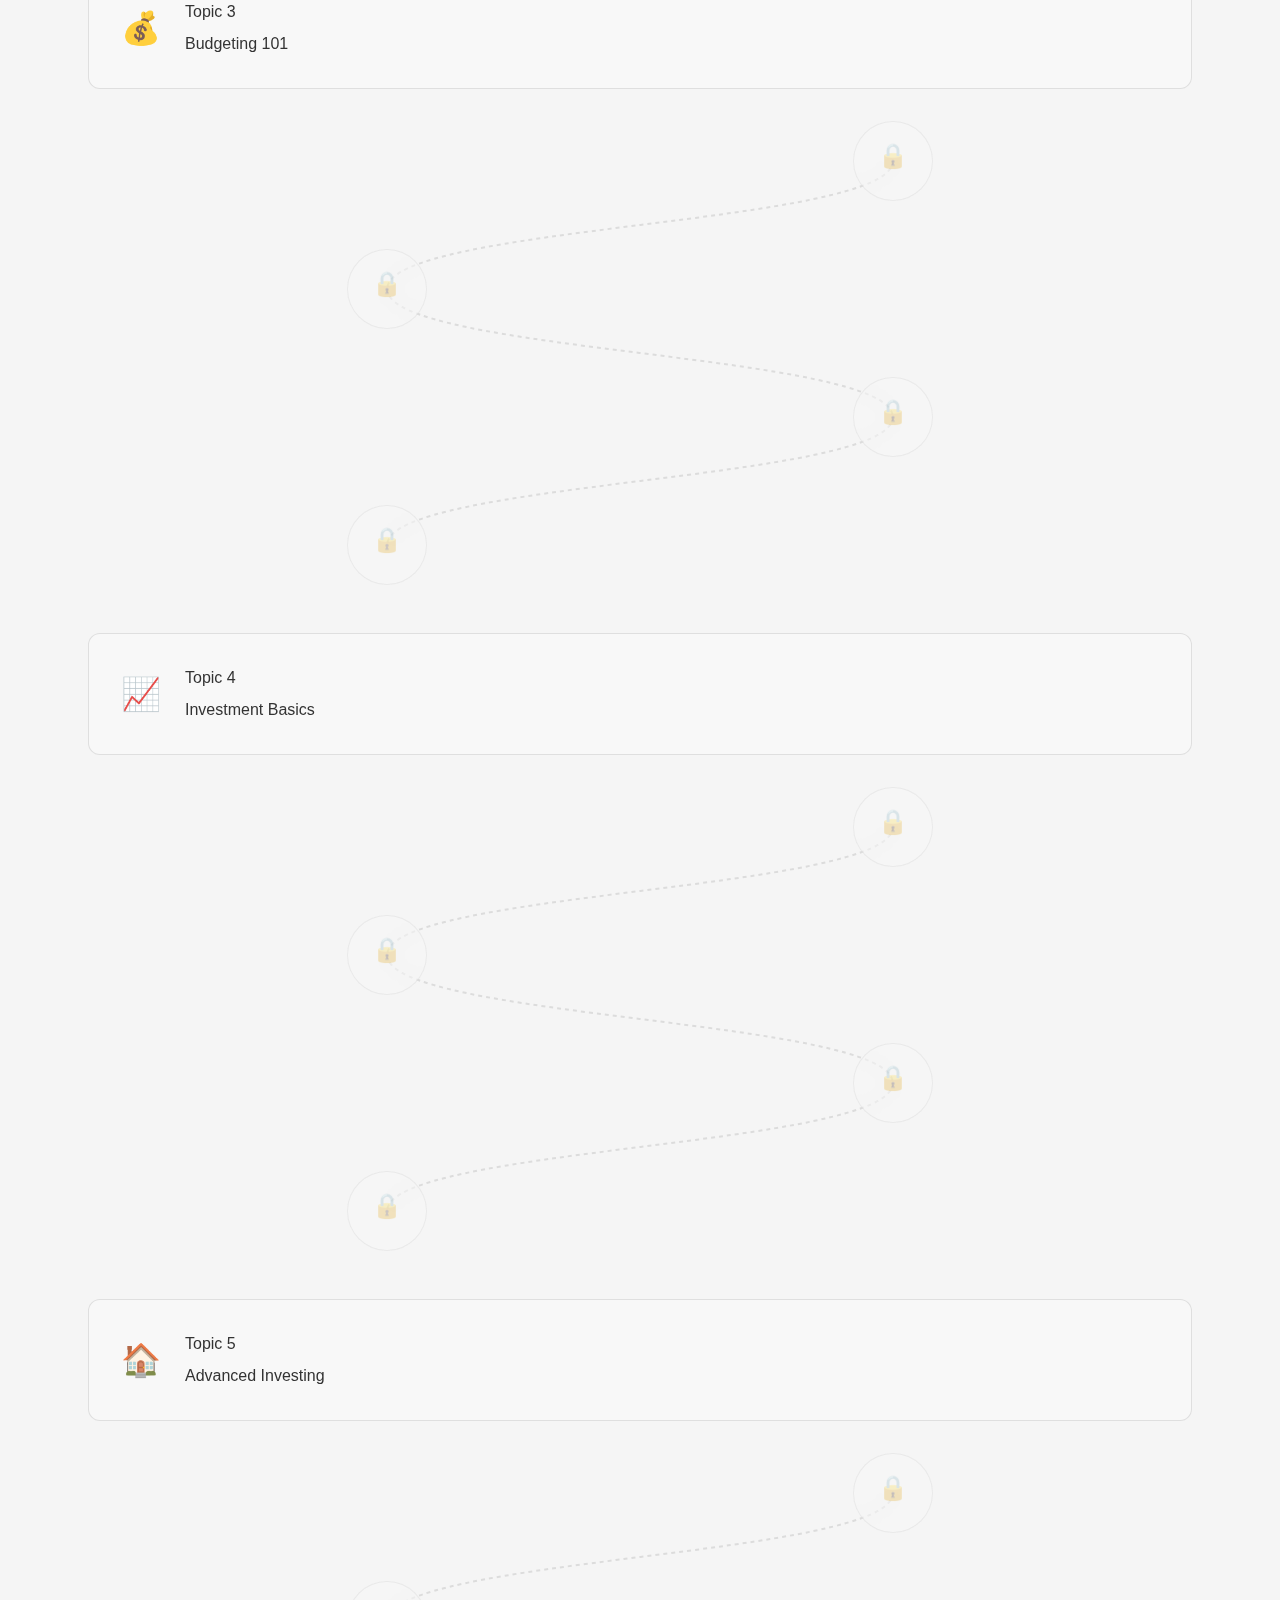
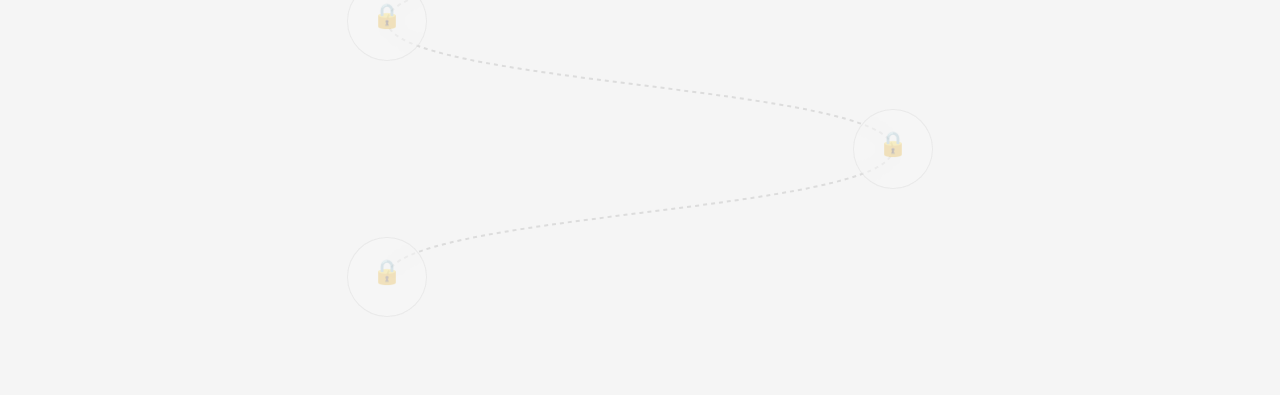
==== commit a6d2b713: "Complete app update: Replacing all files with new version" ====
--- a/levels.html
+++ b/levels.html
@@ -45,7 +45,8 @@
             display: flex;
             justify-content: space-between;
             align-items: center;
-            padding: 1rem 2rem;
+            padding: 1rem;
+            padding-left: 0;
             background: var(--header-bg);
             backdrop-filter: blur(10px);
             -webkit-backdrop-filter: blur(10px);
@@ -53,40 +54,37 @@
         }
 
         .logo {
+            font-family: "Times New Roman", serif;
             font-size: 2.5rem;
-            font-weight: bold;
-            width: 50px;
-            height: 50px;
+            font-weight: 700;
+            color: var(--text-color);
+            line-height: 1;
+            text-decoration: none;
+            transition: color 0.3s ease, transform 0.2s ease;
+            cursor: pointer;
+            padding: 0 1.5rem;
+            margin: 0;
             display: flex;
             align-items: center;
-            justify-content: center;
-            position: relative;
-            font-family: 'Times New Roman', serif;
-            background: transparent;
-            filter: brightness(0);
-            transition: filter 0.3s ease;
-        }
-
-        .logo::before {
-            content: 'T';
-            position: absolute;
-            font-family: 'Times New Roman', serif;
-        }
-
-        :root[data-theme="dark"] .logo {
-            filter: brightness(1);
-            color: #fff;
-        }
-
-        :root[data-theme="light"] .logo {
-            filter: brightness(0);
-            color: #000;
+            height: 100%;
+        }
+
+        .logo:hover {
+            transform: scale(1.05);
+        }
+
+        [data-theme="dark"] .logo {
+            color: #ffffff;
+        }
+
+        [data-theme="light"] .logo {
+            color: #000000;
         }
 
         .header-controls {
             display: flex;
-            gap: 1rem;
             align-items: center;
+            gap: 0.5rem;
         }
 
         .header-controls button {
@@ -102,6 +100,34 @@
 
         .header-controls button:hover {
             opacity: 1;
+        }
+
+        /* Add back button styling */
+        .back-btn {
+            background: none;
+            border: none;
+            color: var(--text-color);
+            cursor: pointer;
+            padding: 0.5rem;
+            font-size: 1.2rem;
+            opacity: 0.8;
+            transition: opacity 0.2s ease;
+            display: flex;
+            align-items: center;
+            justify-content: center;
+            width: 32px;
+            height: 32px;
+            border-radius: 50%;
+            margin-right: auto;
+        }
+
+        .back-btn:hover {
+            opacity: 1;
+            background: var(--card-bg);
+        }
+
+        .back-btn i {
+            font-size: 1rem;
         }
 
         .main-content {
@@ -574,6 +600,32 @@
                     <div class="user-stat">
                         <span class="user-stat-label">Next Level:</span>
                         <span id="modalNextLevel">50 XP needed</span>
+                    </div>
+                    <div style="display: flex; gap: 1rem; margin-top: 1rem;">
+                        <button class="logout-btn" onclick="logout()" style="
+                            background: var(--accent-color);
+                            color: white;
+                            border: none;
+                            border-radius: 20px;
+                            padding: 0.8rem 1.5rem;
+                            font-size: 1rem;
+                            cursor: pointer;
+                            flex: 1;
+                            transition: all 0.2s ease;
+                        ">Log Out</button>
+                        <a href="signup.html" style="
+                            background: var(--card-bg);
+                            color: var(--text-color);
+                            border: 1px solid var(--border-color);
+                            border-radius: 20px;
+                            padding: 0.8rem 1.5rem;
+                            font-size: 1rem;
+                            cursor: pointer;
+                            text-decoration: none;
+                            text-align: center;
+                            flex: 1;
+                            transition: all 0.2s ease;
+                        ">Create Account</a>
                     </div>
                 </div>
             </div>
@@ -634,26 +686,108 @@
             // Add function to check if a topic's exam is completed
             function isTopicExamCompleted(topicId) {
                 const completedExams = JSON.parse(localStorage.getItem('completedExams') || '[]');
-                return completedExams.includes(topicId);
+                console.log(`\n[Exam Check] Checking if topic ${topicId} exam is completed...`);
+                console.log(`[Exam Check] Found ${completedExams.length} completed exams in storage:`, completedExams);
+                
+                const isCompleted = completedExams.some(exam => 
+                    (typeof exam === 'object' && exam.topicId === topicId) || 
+                    (typeof exam === 'number' && exam === topicId)
+                );
+                
+                if (isCompleted) {
+                    console.log(`[Exam Check] Topic ${topicId} exam is COMPLETED ✓`);
+                } else {
+                    console.log(`[Exam Check] Topic ${topicId} exam is NOT completed ✗`);
+                }
+                
+                return isCompleted;
             }
 
             // Add function to check if a topic is locked
             function isTopicLocked(topicId, totalXP) {
-                if (topicId === 1) return false; // First topic is always unlocked
+                console.log(`\n[Topic Lock Check] Checking if topic ${topicId} is locked...`);
+                console.log(`[Topic Lock Check] Current total XP: ${totalXP}`);
+                
+                if (topicId === 1) {
+                    console.log('[Topic Lock Check] Topic 1 is always unlocked');
+                    return false;
+                }
                 
                 const previousTopic = window.topicsData[topicId - 2];
-                if (!previousTopic) return false;
+                if (!previousTopic) {
+                    console.log('[Topic Lock Check] No previous topic found, unlocked by default');
+                    return false;
+                }
                 
                 const previousExam = previousTopic.subLevels.find(sub => sub.isExam);
-                if (!previousExam) return false;
-                
-                return !isTopicExamCompleted(topicId - 1);
+                if (!previousExam) {
+                    console.log('[Topic Lock Check] No exam found in previous topic, unlocked by default');
+                    return false;
+                }
+
+                // Check XP requirement first
+                const currentTopic = window.topicsData[topicId - 1];
+                if (currentTopic) {
+                    const minXPRequired = Math.min(...currentTopic.subLevels.map(sl => sl.xpRequired));
+                    if (totalXP < minXPRequired) {
+                        console.log(`[Topic Lock Check] Topic ${topicId} locked: Insufficient XP (have: ${totalXP}, need: ${minXPRequired})`);
+                        return true;
+                    }
+                }
+                
+                const isExamCompleted = isTopicExamCompleted(topicId - 1);
+                console.log(`[Topic Lock Check] Previous topic (${topicId - 1}) exam completion status:`, isExamCompleted);
+                
+                if (!isExamCompleted) {
+                    console.log(`[Topic Lock Check] Topic ${topicId} locked: Previous topic's exam not completed`);
+                    return true;
+                }
+
+                console.log(`[Topic Lock Check] Topic ${topicId} is unlocked! All criteria met.`);
+                return false;
+            }
+
+            // Add function to mark exam as completed
+            function markExamCompleted(topicId, score) {
+                console.log(`[Debug] Marking exam for topic ${topicId} as completed`);
+                const completedExams = JSON.parse(localStorage.getItem('completedExams') || '[]');
+                
+                // Remove any existing entry for this topic
+                const existingIndex = completedExams.findIndex(exam => 
+                    (typeof exam === 'object' && exam.topicId === topicId) || 
+                    (typeof exam === 'number' && exam === topicId)
+                );
+                
+                if (existingIndex !== -1) {
+                    completedExams.splice(existingIndex, 1);
+                }
+                
+                // Add new entry
+                completedExams.push({ topicId, score: score || 100 });
+                localStorage.setItem('completedExams', JSON.stringify(completedExams));
+                
+                // Force a re-render to update locked states
+                console.log('[Debug] Forcing re-render of topics');
+                renderTopics();
             }
 
             // Add function to check if a level has been completed
             function isLevelCompleted(topicId, subLevelId) {
+                // Ensure proper formatting of IDs
+                topicId = parseInt(topicId);
+                subLevelId = parseFloat(subLevelId);
+                
+                console.log(`[Debug] Checking if level ${topicId}.${subLevelId} is completed`);
+                
                 const completedLevels = JSON.parse(localStorage.getItem('completedLevels') || '[]');
-                return completedLevels.some(level => level.topicId === topicId && level.subLevelId === subLevelId);
+                const isCompleted = completedLevels.some(level => {
+                    const storedTopicId = parseInt(level.topicId);
+                    const storedSubLevelId = parseFloat(level.subLevelId);
+                    return storedTopicId === topicId && storedSubLevelId === subLevelId;
+                });
+                
+                console.log(`[Debug] Level ${topicId}.${subLevelId} completion status:`, isCompleted);
+                return isCompleted;
             }
 
             // Theme toggle functionality
@@ -849,16 +983,26 @@
                             // Handle start button click
                             startButton.addEventListener('click', (e) => {
                                 e.stopPropagation();
+                                const formattedSubLevelId = parseFloat(subLevel.id);
                                 localStorage.setItem('currentLevel', JSON.stringify({
                                     topicId: topic.id,
-                                    subLevelId: subLevel.id,
+                                    subLevelId: formattedSubLevelId,
                                     title: subLevel.title,
                                     isExam: subLevel.isExam
                                 }));
 
-                                window.location.href = subLevel.isExam ? 
-                                    'exam.html' : 
-                                    `index.html?topic=${topic.id}&sublevel=${subLevel.id}`;
+                                // If this is an exam and it's completed, mark it as such
+                                if (subLevel.isExam && isLevelCompleted(topic.id, formattedSubLevelId)) {
+                                    const completedExams = JSON.parse(localStorage.getItem('completedExams') || '[]');
+                                    if (!completedExams.includes(topic.id)) {
+                                        completedExams.push(topic.id);
+                                        localStorage.setItem('completedExams', JSON.stringify(completedExams));
+                                        // Force a re-render to update locked states
+                                        renderTopics();
+                                    }
+                                }
+
+                                window.location.href = `index.html?topic=${topic.id}&sublevel=${formattedSubLevelId}`;
                             });
                         }
 
@@ -950,6 +1094,14 @@
                     event.target.style.display = 'none';
                 }
             };
+
+            // Add logout function
+            window.logout = function() {
+                // Clear user data from localStorage
+                localStorage.clear();
+                // Redirect to login page
+                window.location.href = 'login.html';
+            };
         });
     </script>
 </body>
--- a/css/styles.css
+++ b/css/styles.css
@@ -505,6 +505,8 @@
     margin-bottom: 30px;
     gap: 15px;
     padding: 0 10px;
+    margin-left: 70px;
+    margin-top: 5px;
 }
 
 .progress-container {
@@ -897,4 +899,34 @@
     0% { transform: translate(-50%, -50%) scale(1); }
     50% { transform: translate(-50%, -50%) scale(1.05); }
     100% { transform: translate(-50%, -50%) scale(1); }
+}
+
+.back-button {
+    position: absolute;
+    top: 25px;
+    left: 25px;
+    background: none;
+    border: none;
+    cursor: pointer;
+    padding: 12px;
+    display: flex;
+    align-items: center;
+    justify-content: center;
+    z-index: 100;
+    transition: transform 0.2s ease;
+    margin: 5px;
+}
+
+.back-button svg {
+    width: 28px;
+    height: 28px;
+    fill: currentColor;
+}
+
+.back-button:hover {
+    transform: scale(1.1);
+}
+
+.back-button:active {
+    transform: scale(0.95);
 } 